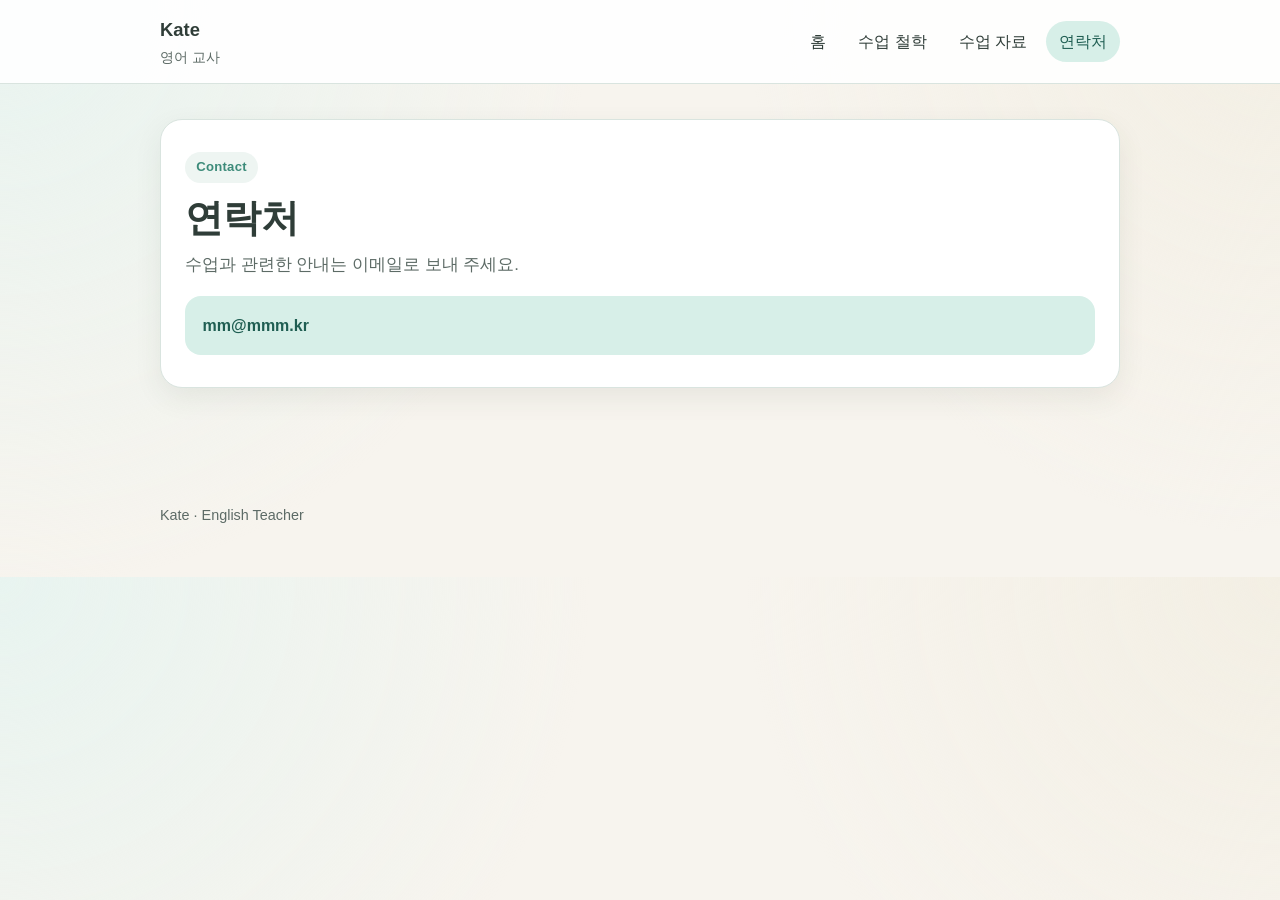
==== contact.html @ 229b0765 "Add files via upload" ====
<!DOCTYPE html>
<html lang="ko">
<head>
  <meta charset="UTF-8">
  <meta name="viewport" content="width=device-width, initial-scale=1.0">
  <title>연락처 | Kate</title>
  <link rel="stylesheet" href="styles.css">
</head>
<body>
  <header class="site-header">
    <div class="header-inner">
      <a class="brand" href="index.html">
        <span class="brand-name">Kate</span>
        <span class="brand-note">영어 교사</span>
      </a>
      <nav class="nav" aria-label="주요 메뉴">
        <a href="index.html">홈</a>
        <a href="philosophy.html">수업 철학</a>
        <a href="materials.html">수업 자료</a>
        <a href="contact.html" aria-current="page">연락처</a>
      </nav>
    </div>
  </header>

  <main class="wrap">
    <section class="hero">
      <p class="kicker">Contact</p>
      <h1>연락처</h1>
      <p class="lead">수업과 관련한 안내는 이메일로 보내 주세요.</p>
      <a class="email-box" href="mailto:mm@mmm.kr">mm@mmm.kr</a>
    </section>
  </main>

  <footer class="site-footer">
    <p>Kate · English Teacher</p>
  </footer>
</body>
</html>
---- styles.css ----
:root {
  --bg: #f7f4ee;
  --bg-soft: #eef5f2;
  --card: #ffffff;
  --ink: #2f3d38;
  --muted: #5d6b66;
  --accent: #3d8b7a;
  --accent-soft: #d7efe8;
  --line: #d9e4df;
  --shadow: 0 10px 28px rgba(47, 61, 56, 0.08);
}

* {
  box-sizing: border-box;
}

html {
  scroll-behavior: smooth;
}

body {
  margin: 0;
  font-family: "Apple SD Gothic Neo", "Malgun Gothic", "Segoe UI", sans-serif;
  color: var(--ink);
  background:
    radial-gradient(circle at top left, #e8f4f0 0, transparent 42%),
    radial-gradient(circle at top right, #f3efe4 0, transparent 38%),
    var(--bg);
  line-height: 1.7;
}

a {
  color: var(--accent);
}

img {
  max-width: 100%;
}

.site-header {
  background: rgba(255, 255, 255, 0.92);
  border-bottom: 1px solid var(--line);
  position: sticky;
  top: 0;
  z-index: 10;
}

.header-inner,
.wrap,
.site-footer {
  width: min(960px, calc(100% - 2rem));
  margin-inline: auto;
}

.header-inner {
  display: flex;
  flex-wrap: wrap;
  align-items: center;
  justify-content: space-between;
  gap: 0.75rem 1.5rem;
  padding: 0.9rem 0;
}

.brand {
  text-decoration: none;
  color: var(--ink);
}

.brand-name {
  display: block;
  font-size: 1.15rem;
  font-weight: 700;
}

.brand-note {
  display: block;
  font-size: 0.85rem;
  color: var(--muted);
}

.nav {
  display: flex;
  flex-wrap: wrap;
  gap: 0.4rem;
}

.nav a {
  text-decoration: none;
  color: var(--ink);
  padding: 0.45rem 0.8rem;
  border-radius: 999px;
  background: transparent;
}

.nav a:hover,
.nav a[aria-current="page"] {
  background: var(--accent-soft);
  color: #1f5e52;
}

main {
  padding: 2.2rem 0 3.5rem;
}

.hero,
.card {
  background: var(--card);
  border: 1px solid var(--line);
  border-radius: 22px;
  box-shadow: var(--shadow);
}

.hero {
  padding: 2rem 1.5rem;
  margin-bottom: 1.4rem;
}

.kicker {
  display: inline-block;
  margin: 0 0 0.7rem;
  padding: 0.25rem 0.7rem;
  border-radius: 999px;
  background: var(--bg-soft);
  color: var(--accent);
  font-size: 0.82rem;
  font-weight: 700;
  letter-spacing: 0.02em;
}

h1 {
  margin: 0 0 0.6rem;
  font-size: clamp(1.5rem, 5.4vw, 2.4rem);
  line-height: 1.25;
}

.lead {
  margin: 0;
  color: var(--muted);
  font-size: 1.05rem;
}

.grid {
  display: grid;
  grid-template-columns: 1fr 1fr;
  gap: 1rem;
}

.card {
  padding: 1.3rem 1.2rem;
}

.card h2,
.section h2 {
  margin: 0 0 0.6rem;
  font-size: 1.2rem;
}

.section {
  margin-top: 1.4rem;
}

.philosophy {
  display: grid;
  gap: 1rem;
}

.quote {
  margin: 0;
  padding: 1.1rem 1.2rem;
  border-left: 4px solid var(--accent);
  background: var(--bg-soft);
  border-radius: 0 16px 16px 0;
}

.quote small {
  display: block;
  margin-top: 0.4rem;
  color: var(--muted);
}

.list {
  margin: 0;
  padding-left: 1.15rem;
}

.list li + li {
  margin-top: 0.45rem;
}

.email-box {
  display: block;
  margin-top: 1rem;
  padding: 1rem 1.1rem;
  border-radius: 16px;
  background: var(--accent-soft);
  text-decoration: none;
  color: #1f5e52;
  font-weight: 700;
  word-break: break-all;
}

.site-footer {
  padding: 1.4rem 0 2.2rem;
  color: var(--muted);
  font-size: 0.9rem;
}

@media (max-width: 640px) {
  .header-inner {
    align-items: flex-start;
  }

  .nav {
    display: grid;
    grid-template-columns: 1fr 1fr;
    width: 100%;
  }

  .nav a {
    text-align: center;
  }

  .grid {
    grid-template-columns: 1fr;
  }

  .hero,
  .card {
    border-radius: 16px;
  }
}
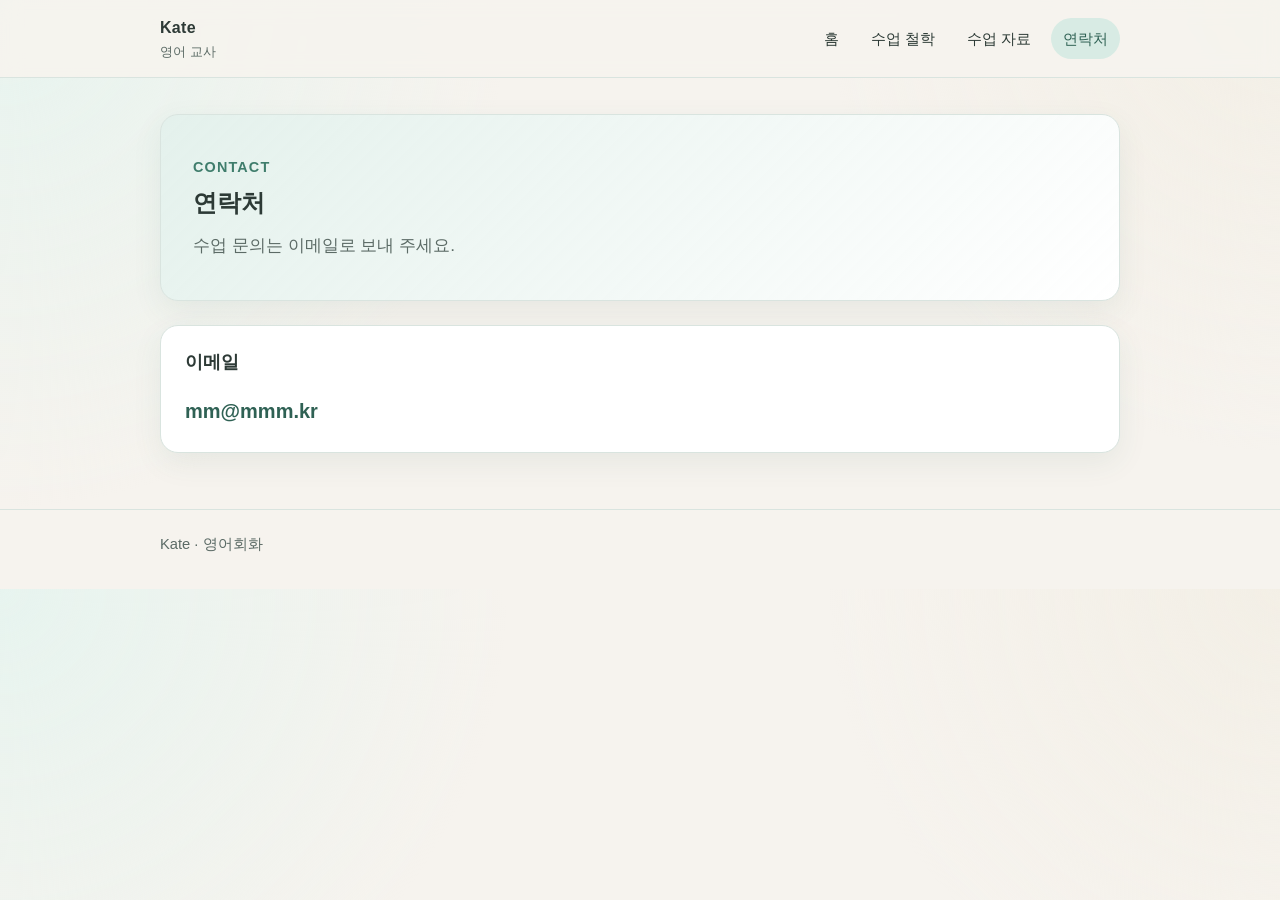
==== commit f39be1ab: "Add files via upload" ====
--- a/contact.html
+++ b/contact.html
@@ -1,38 +1,44 @@
-<!DOCTYPE html>
-<html lang="ko">
-<head>
-  <meta charset="UTF-8">
-  <meta name="viewport" content="width=device-width, initial-scale=1.0">
-  <title>연락처 | Kate</title>
-  <link rel="stylesheet" href="styles.css">
-</head>
-<body>
-  <header class="site-header">
-    <div class="header-inner">
-      <a class="brand" href="index.html">
-        <span class="brand-name">Kate</span>
-        <span class="brand-note">영어 교사</span>
-      </a>
-      <nav class="nav" aria-label="주요 메뉴">
-        <a href="index.html">홈</a>
-        <a href="philosophy.html">수업 철학</a>
-        <a href="materials.html">수업 자료</a>
-        <a href="contact.html" aria-current="page">연락처</a>
-      </nav>
-    </div>
-  </header>
-
-  <main class="wrap">
-    <section class="hero">
-      <p class="kicker">Contact</p>
-      <h1>연락처</h1>
-      <p class="lead">수업과 관련한 안내는 이메일로 보내 주세요.</p>
-      <a class="email-box" href="mailto:mm@mmm.kr">mm@mmm.kr</a>
-    </section>
-  </main>
-
-  <footer class="site-footer">
-    <p>Kate · English Teacher</p>
-  </footer>
-</body>
-</html>
+<!DOCTYPE html>
+<html lang="ko">
+<head>
+  <meta charset="UTF-8">
+  <meta name="viewport" content="width=device-width, initial-scale=1">
+  <title>연락처 | Kate</title>
+  <link rel="stylesheet" href="styles.css">
+</head>
+<body>
+  <header class="site-header">
+    <div class="header-inner">
+      <a class="brand" href="index.html">
+        <span class="brand-name">Kate</span>
+        <span class="brand-note">영어 교사</span>
+      </a>
+      <nav class="site-nav" aria-label="주요 메뉴">
+        <a href="index.html">홈</a>
+        <a href="philosophy.html">수업 철학</a>
+        <a href="materials.html">수업 자료</a>
+        <a href="contact.html" aria-current="page">연락처</a>
+      </nav>
+    </div>
+  </header>
+
+  <main>
+    <div class="wrap">
+      <section class="hero">
+        <p class="eyebrow">Contact</p>
+        <h1>연락처</h1>
+        <p class="lede">수업 문의는 이메일로 보내 주세요.</p>
+      </section>
+
+      <section class="panel contact-box">
+        <h2>이메일</h2>
+        <a class="email" href="mailto:mm@mmm.kr">mm@mmm.kr</a>
+      </section>
+    </div>
+  </main>
+
+  <footer class="site-footer">
+    <div class="wrap">Kate · 영어회화</div>
+  </footer>
+</body>
+</html>
--- a/styles.css
+++ b/styles.css
@@ -1,231 +1,243 @@
-:root {
-  --bg: #f7f4ee;
-  --bg-soft: #eef5f2;
-  --card: #ffffff;
-  --ink: #2f3d38;
-  --muted: #5d6b66;
-  --accent: #3d8b7a;
-  --accent-soft: #d7efe8;
-  --line: #d9e4df;
-  --shadow: 0 10px 28px rgba(47, 61, 56, 0.08);
-}
-
-* {
-  box-sizing: border-box;
-}
-
-html {
-  scroll-behavior: smooth;
-}
-
-body {
-  margin: 0;
-  font-family: "Apple SD Gothic Neo", "Malgun Gothic", "Segoe UI", sans-serif;
-  color: var(--ink);
-  background:
-    radial-gradient(circle at top left, #e8f4f0 0, transparent 42%),
-    radial-gradient(circle at top right, #f3efe4 0, transparent 38%),
-    var(--bg);
-  line-height: 1.7;
-}
-
-a {
-  color: var(--accent);
-}
-
-img {
-  max-width: 100%;
-}
-
-.site-header {
-  background: rgba(255, 255, 255, 0.92);
-  border-bottom: 1px solid var(--line);
-  position: sticky;
-  top: 0;
-  z-index: 10;
-}
-
-.header-inner,
-.wrap,
-.site-footer {
-  width: min(960px, calc(100% - 2rem));
-  margin-inline: auto;
-}
-
-.header-inner {
-  display: flex;
-  flex-wrap: wrap;
-  align-items: center;
-  justify-content: space-between;
-  gap: 0.75rem 1.5rem;
-  padding: 0.9rem 0;
-}
-
-.brand {
-  text-decoration: none;
-  color: var(--ink);
-}
-
-.brand-name {
-  display: block;
-  font-size: 1.15rem;
-  font-weight: 700;
-}
-
-.brand-note {
-  display: block;
-  font-size: 0.85rem;
-  color: var(--muted);
-}
-
-.nav {
-  display: flex;
-  flex-wrap: wrap;
-  gap: 0.4rem;
-}
-
-.nav a {
-  text-decoration: none;
-  color: var(--ink);
-  padding: 0.45rem 0.8rem;
-  border-radius: 999px;
-  background: transparent;
-}
-
-.nav a:hover,
-.nav a[aria-current="page"] {
-  background: var(--accent-soft);
-  color: #1f5e52;
-}
-
-main {
-  padding: 2.2rem 0 3.5rem;
-}
-
-.hero,
-.card {
-  background: var(--card);
-  border: 1px solid var(--line);
-  border-radius: 22px;
-  box-shadow: var(--shadow);
-}
-
-.hero {
-  padding: 2rem 1.5rem;
-  margin-bottom: 1.4rem;
-}
-
-.kicker {
-  display: inline-block;
-  margin: 0 0 0.7rem;
-  padding: 0.25rem 0.7rem;
-  border-radius: 999px;
-  background: var(--bg-soft);
-  color: var(--accent);
-  font-size: 0.82rem;
-  font-weight: 700;
-  letter-spacing: 0.02em;
-}
-
-h1 {
-  margin: 0 0 0.6rem;
-  font-size: clamp(1.5rem, 5.4vw, 2.4rem);
-  line-height: 1.25;
-}
-
-.lead {
-  margin: 0;
-  color: var(--muted);
-  font-size: 1.05rem;
-}
-
-.grid {
-  display: grid;
-  grid-template-columns: 1fr 1fr;
-  gap: 1rem;
-}
-
-.card {
-  padding: 1.3rem 1.2rem;
-}
-
-.card h2,
-.section h2 {
-  margin: 0 0 0.6rem;
-  font-size: 1.2rem;
-}
-
-.section {
-  margin-top: 1.4rem;
-}
-
-.philosophy {
-  display: grid;
-  gap: 1rem;
-}
-
-.quote {
-  margin: 0;
-  padding: 1.1rem 1.2rem;
-  border-left: 4px solid var(--accent);
-  background: var(--bg-soft);
-  border-radius: 0 16px 16px 0;
-}
-
-.quote small {
-  display: block;
-  margin-top: 0.4rem;
-  color: var(--muted);
-}
-
-.list {
-  margin: 0;
-  padding-left: 1.15rem;
-}
-
-.list li + li {
-  margin-top: 0.45rem;
-}
-
-.email-box {
-  display: block;
-  margin-top: 1rem;
-  padding: 1rem 1.1rem;
-  border-radius: 16px;
-  background: var(--accent-soft);
-  text-decoration: none;
-  color: #1f5e52;
-  font-weight: 700;
-  word-break: break-all;
-}
-
-.site-footer {
-  padding: 1.4rem 0 2.2rem;
-  color: var(--muted);
-  font-size: 0.9rem;
-}
-
-@media (max-width: 640px) {
-  .header-inner {
-    align-items: flex-start;
-  }
-
-  .nav {
-    display: grid;
-    grid-template-columns: 1fr 1fr;
-    width: 100%;
-  }
-
-  .nav a {
-    text-align: center;
-  }
-
-  .grid {
-    grid-template-columns: 1fr;
-  }
-
-  .hero,
-  .card {
-    border-radius: 16px;
-  }
-}
+:root {
+  --bg: #f6f3ee;
+  --bg-soft: #eef6f3;
+  --card: #ffffff;
+  --ink: #2d3a36;
+  --muted: #5c6b66;
+  --accent: #3f7d6c;
+  --accent-dark: #2f6154;
+  --accent-soft: #d8ebe4;
+  --line: #d9e4df;
+  --shadow: 0 10px 30px rgba(47, 97, 84, 0.08);
+  --radius: 18px;
+}
+
+* {
+  box-sizing: border-box;
+}
+
+html {
+  scroll-behavior: smooth;
+}
+
+body {
+  margin: 0;
+  font-family: "Segoe UI", "Malgun Gothic", "Apple SD Gothic Neo", sans-serif;
+  color: var(--ink);
+  background:
+    radial-gradient(circle at top left, #e7f4ef 0, transparent 36%),
+    radial-gradient(circle at top right, #f3efe6 0, transparent 32%),
+    var(--bg);
+  line-height: 1.7;
+}
+
+a {
+  color: var(--accent-dark);
+}
+
+img {
+  max-width: 100%;
+}
+
+.site-header {
+  position: sticky;
+  top: 0;
+  z-index: 10;
+  background: rgba(246, 243, 238, 0.92);
+  backdrop-filter: blur(10px);
+  border-bottom: 1px solid var(--line);
+}
+
+.header-inner,
+.wrap {
+  width: min(960px, calc(100% - 32px));
+  margin: 0 auto;
+}
+
+.header-inner {
+  display: flex;
+  align-items: center;
+  justify-content: space-between;
+  gap: 16px;
+  padding: 14px 0;
+}
+
+.brand {
+  display: flex;
+  flex-direction: column;
+  text-decoration: none;
+  color: var(--ink);
+}
+
+.brand-name {
+  font-weight: 700;
+  letter-spacing: 0.02em;
+}
+
+.brand-note {
+  font-size: 0.8rem;
+  color: var(--muted);
+}
+
+.site-nav {
+  display: flex;
+  flex-wrap: wrap;
+  justify-content: flex-end;
+  gap: 8px;
+}
+
+.site-nav a {
+  text-decoration: none;
+  color: var(--ink);
+  padding: 8px 12px;
+  border-radius: 999px;
+  font-size: 0.95rem;
+}
+
+.site-nav a:hover,
+.site-nav a[aria-current="page"] {
+  background: var(--accent-soft);
+  color: var(--accent-dark);
+}
+
+main {
+  padding: 36px 0 56px;
+}
+
+.hero,
+.card,
+.panel {
+  background: var(--card);
+  border: 1px solid var(--line);
+  border-radius: var(--radius);
+  box-shadow: var(--shadow);
+}
+
+.hero {
+  padding: 40px 32px;
+  background:
+    linear-gradient(135deg, rgba(216, 235, 228, 0.7), rgba(255, 255, 255, 0.95)),
+    var(--card);
+}
+
+.eyebrow {
+  margin: 0 0 8px;
+  color: var(--accent);
+  font-size: 0.9rem;
+  font-weight: 700;
+  letter-spacing: 0.08em;
+  text-transform: uppercase;
+}
+
+h1,
+h2,
+h3 {
+  margin: 0 0 12px;
+  line-height: 1.3;
+}
+
+.lede {
+  margin: 0;
+  max-width: 42rem;
+  color: var(--muted);
+  font-size: 1.08rem;
+}
+
+.grid {
+  display: grid;
+  grid-template-columns: repeat(auto-fit, minmax(220px, 1fr));
+  gap: 16px;
+  margin-top: 24px;
+}
+
+.card,
+.panel {
+  padding: 22px;
+}
+
+.card h2,
+.panel h2 {
+  font-size: 1.15rem;
+}
+
+.card p,
+.panel p {
+  margin: 0;
+  color: var(--muted);
+}
+
+.quote {
+  margin: 24px 0 0;
+  padding: 20px 22px;
+  border-left: 4px solid var(--accent);
+  background: var(--bg-soft);
+  border-radius: 0 16px 16px 0;
+}
+
+.quote p {
+  margin: 0;
+}
+
+.quote small {
+  display: block;
+  margin-top: 8px;
+  color: var(--muted);
+}
+
+.list {
+  margin: 0;
+  padding-left: 18px;
+  color: var(--muted);
+}
+
+.list li + li {
+  margin-top: 8px;
+}
+
+.follow,
+.contact-box {
+  margin-top: 24px;
+}
+
+.contact-box {
+  display: flex;
+  flex-direction: column;
+  gap: 8px;
+  padding: 24px;
+}
+
+.email {
+  font-size: 1.25rem;
+  font-weight: 700;
+  text-decoration: none;
+  word-break: break-all;
+}
+
+.site-footer {
+  border-top: 1px solid var(--line);
+  padding: 22px 0 32px;
+  color: var(--muted);
+  font-size: 0.92rem;
+}
+
+@media (max-width: 640px) {
+  .header-inner {
+    flex-direction: column;
+    align-items: stretch;
+  }
+
+  .site-nav {
+    justify-content: flex-start;
+  }
+
+  .hero,
+  .card,
+  .panel,
+  .contact-box {
+    padding: 22px 18px;
+  }
+
+  main {
+    padding-top: 24px;
+  }
+}
